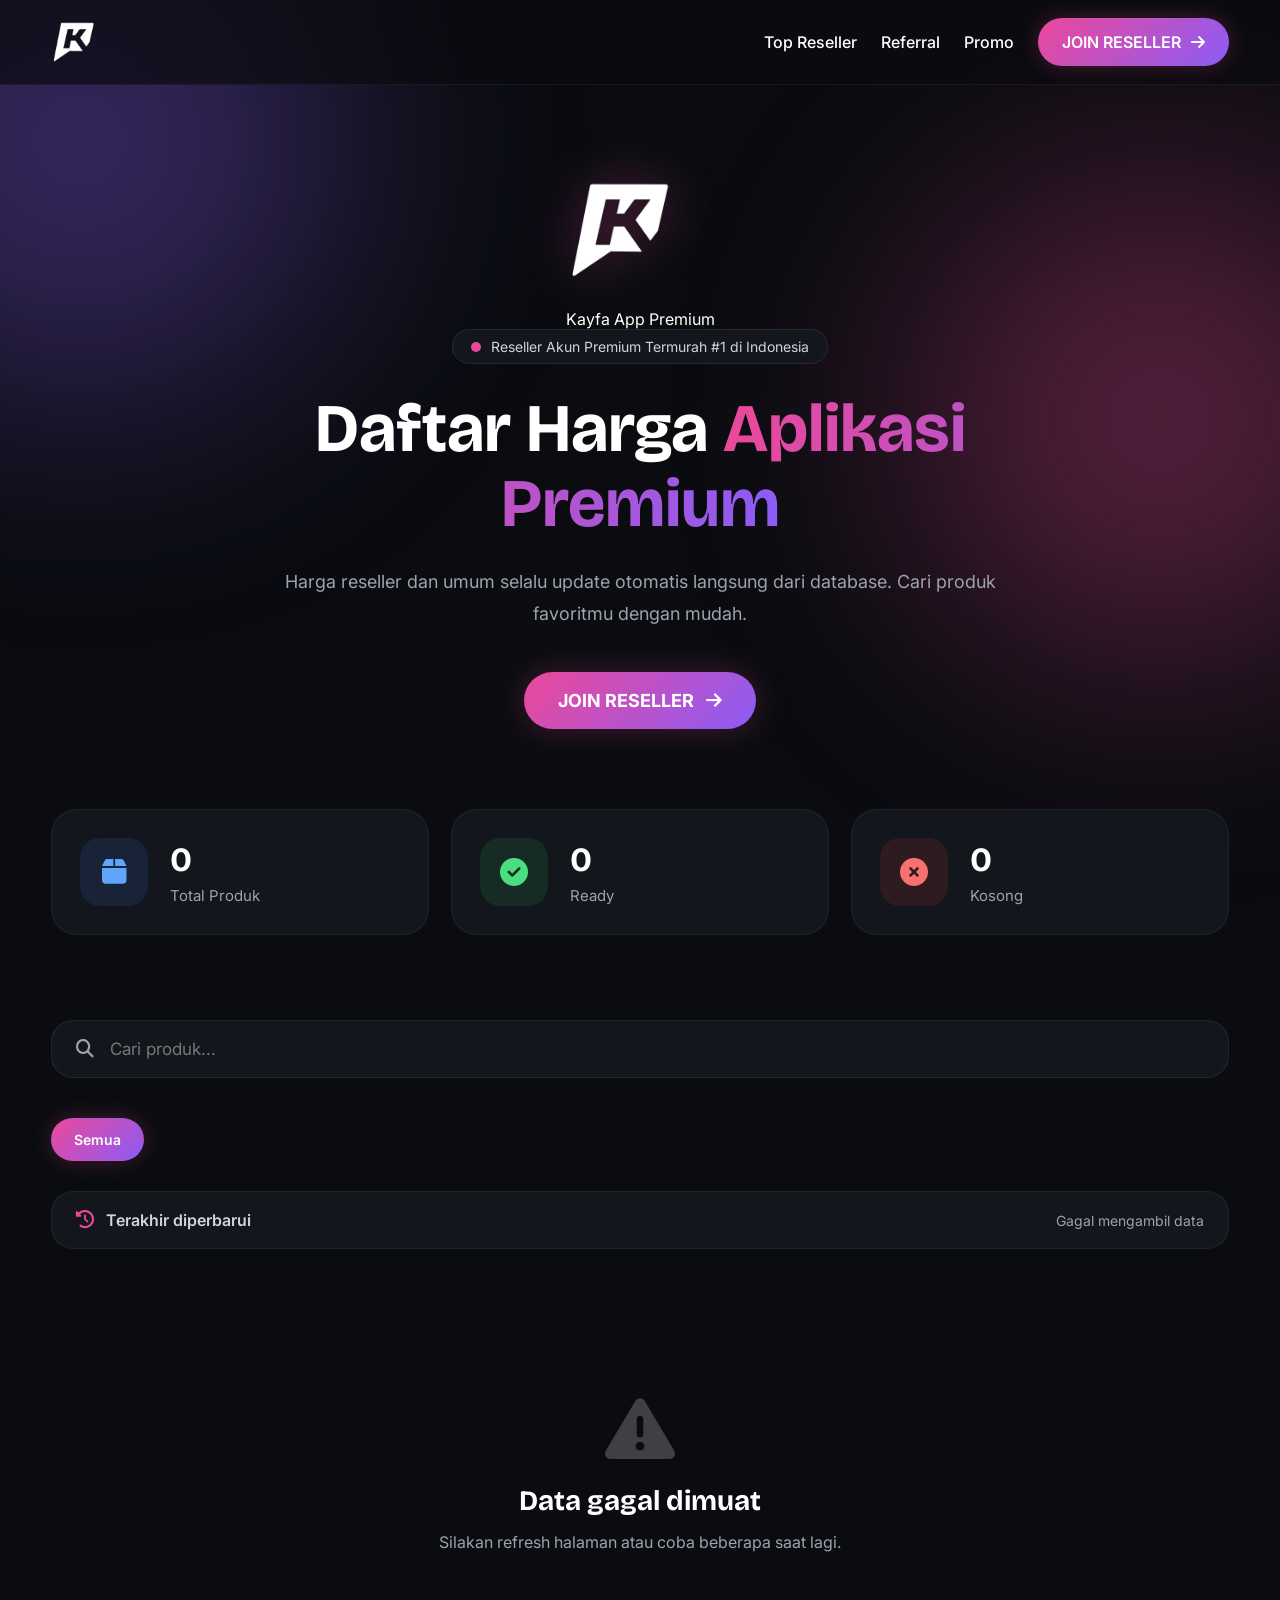
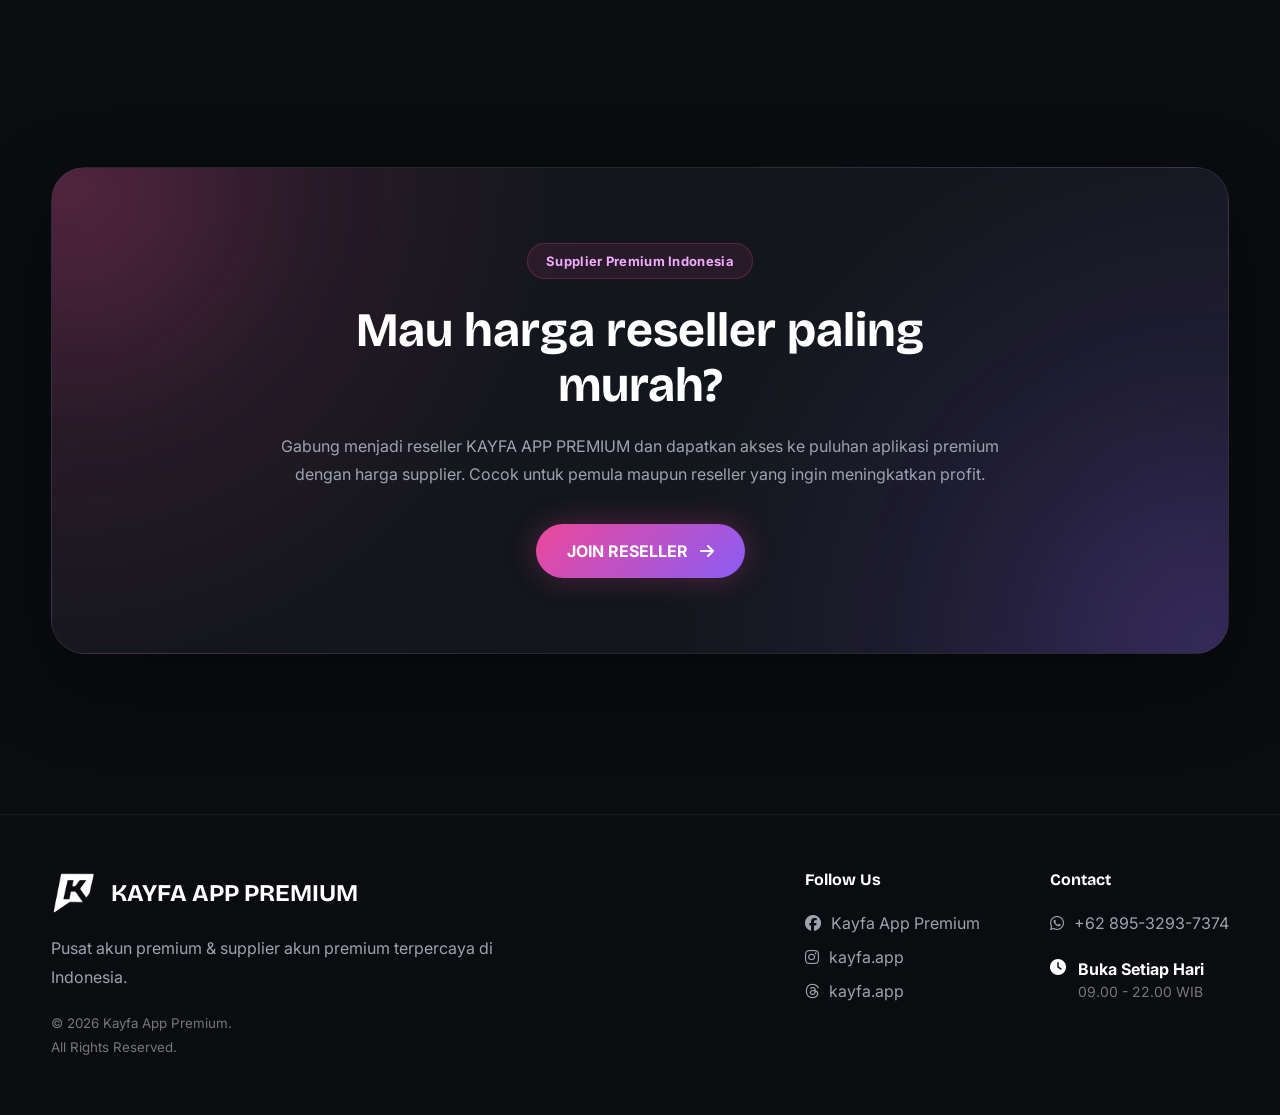
==== index.html @ 85eb7088 "Update stylesheet and script versioning in index.html" ====
<!DOCTYPE html>
<html lang="id">
<head>

    <meta charset="UTF-8">
    <meta name="viewport" content="width=device-width, initial-scale=1.0">

    <title>KAYFA APP PREMIUM | Pricelist</title>

    <link rel="icon" href="assets/logo.png">

    <!-- Font Awesome -->
    <link rel="stylesheet"
    href="https://cdnjs.cloudflare.com/ajax/libs/font-awesome/6.7.2/css/all.min.css">

    <!-- Google Font -->
    <link rel="preconnect" href="https://fonts.googleapis.com">

    <link rel="preconnect" href="https://fonts.gstatic.com" crossorigin>

    <link href="https://fonts.googleapis.com/css2?family=Bricolage+Grotesque:wght@400;500;600;700;800&family=Inter:wght@400;500;600;700&display=swap" rel="stylesheet">

    <link rel="stylesheet" href="style.css?v=4">

</head>

<body>

<div class="glow glow-left"></div>
<div class="glow glow-right"></div>

<!-- ================= NAVBAR ================= -->
<nav>
    <div class="container nav-wrapper">

        <a href="/" class="logo-area">
            <img src="assets/logo.png" alt="Kayfa Store">
        </a>

        <div class="nav-menu">
            <a href="/top-reseller">Top Reseller</a>
            <a href="/referral">Referral</a>
            <a href="/promo">Promo</a>
        </div>

        <a
            href="https://resellernetflix.my.id/"
            target="_blank"
            class="join-btn">

            JOIN RESELLER
            <i class="fa-solid fa-arrow-right"></i>

        </a>

    </div>
</nav>
    
<!-- ================= HERO ================= -->

<header class="hero">

    <div class="container hero-content">

        <div class="hero-brand">
            <img
                src="assets/logo.png"
                class="hero-logo"
                alt="Kayfa App Premium">

            <span>Kayfa App Premium</span>
        </div>

        <div class="hero-badge">

            <span class="dot"></span>

            Reseller Akun Premium Termurah #1 di Indonesia

        </div>

        <h1>

            Daftar Harga

            <span>Aplikasi Premium</span>

        </h1>

        <p>

            Harga reseller dan umum selalu update otomatis langsung
            dari database. Cari produk favoritmu dengan mudah.

        </p>

        <div class="hero-button">

            <a
                href="https://resellernetflix.my.id/"
                target="_blank">

                JOIN RESELLER

                <i class="fa-solid fa-arrow-right"></i>


            </a>

        </div>

    </div>

</header>

<!-- ================= STATS ================= -->

<section class="stats">

    <div class="container">

        <div class="stats-grid">

            <div class="stat-card">

                <div class="stat-icon blue">

                    <i class="fa-solid fa-box"></i>

                </div>

                <div>

                    <h2 id="totalProduct">0</h2>

                    <p>Total Produk</p>

                </div>

            </div>

            <div class="stat-card">

                <div class="stat-icon green">

                    <i class="fa-solid fa-circle-check"></i>

                </div>

                <div>

                    <h2 id="readyCount">0</h2>

                    <p>Ready</p>

                </div>

            </div>

            <div class="stat-card">

                <div class="stat-icon red">

                    <i class="fa-solid fa-circle-xmark"></i>

                </div>

                <div>

                    <h2 id="emptyCount">0</h2>

                    <p>Kosong</p>

                </div>

            </div>

        </div>

    </div>

</section>

<!-- ================= SEARCH ================= -->

<section class="search-section">

    <div class="container">

        <div class="search-wrapper">

            <i class="fa-solid fa-magnifying-glass"></i>

            <input
                type="text"
                id="searchInput"
                placeholder="Cari produk...">

        </div>

    </div>

</section>

<!-- ================= FILTER ================= -->

<section class="filter-section">

    <div class="container">

        <div id="filterContainer" class="filter-wrapper">

            <button
                class="filter-btn active"
                data-filter="all">

                Semua

            </button>

            <!-- Kategori dibuat otomatis dari kolom Kategori di spreadsheet. -->

        </div>

    </div>

</section>

<!-- ================= LAST UPDATE ================= -->

<section class="update-section">

    <div class="container">

        <div class="update-card">

            <div class="update-left">

                <i class="fa-solid fa-clock-rotate-left"></i>

                <span>

                    Terakhir diperbarui

                </span>

            </div>

            <span id="lastUpdate">

                Memuat...

            </span>

        </div>

    </div>

</section>

<!-- ================= PRODUCT ================= -->

<section class="product-section">

    <div class="container">

        <div
            id="loadingContainer"
            class="product-grid">

            <div class="skeleton-card"></div>
            <div class="skeleton-card"></div>
            <div class="skeleton-card"></div>
            <div class="skeleton-card"></div>
            <div class="skeleton-card"></div>
            <div class="skeleton-card"></div>

        </div>

        <div
            id="productContainer"
            class="product-grid">

        </div>

        <div
            id="emptyState"
            class="empty-state">

            <i class="fa-solid fa-box-open"></i>

            <h3>

                Produk tidak ditemukan

            </h3>

            <p>

                Coba gunakan kata kunci yang berbeda.

            </p>

        </div>

    </div>

</section>

        <!-- ================= BACK TO TOP ================= -->

        <button id="backToTop" class="back-to-top">

            <i class="fa-solid fa-arrow-up"></i>

        </button>

    </div>

</section>

<!-- ================= CTA ================= -->

<section class="cta-section">

    <div class="container">

        <div class="cta-card">

            <span class="cta-badge">

                Supplier Premium Indonesia

            </span>

            <h2>

                Mau harga reseller paling murah?

            </h2>

            <p>

                Gabung menjadi reseller KAYFA APP PREMIUM dan dapatkan
                akses ke puluhan aplikasi premium dengan harga supplier.
                Cocok untuk pemula maupun reseller yang ingin meningkatkan profit.

            </p>

            <a
                href="https://resellernetflix.my.id/"
                target="_blank"
                class="cta-btn">

             JOIN RESELLER

                <i class="fa-solid fa-arrow-right"></i>

            </a>

        </div>

    </div>

</section>

<!-- ================= FOOTER ================= -->

<footer>

    <div class="container footer-wrapper">

        <!-- Left -->
        <div class="footer-about">

            <div class="footer-title">

                <img src="assets/logo.png" alt="Kayfa Logo">

                <h3>KAYFA APP PREMIUM</h3>

            </div>

            <p>
                Pusat akun premium & supplier akun premium terpercaya di Indonesia.
            </p>

            <small>
                © 2026 Kayfa App Premium.<br>
                All Rights Reserved.
            </small>

        </div>

        <!-- Right -->
        <div class="footer-info">

            <div class="footer-social">

                <h4>Follow Us</h4>

                <a href="https://facebook.com/KayfaAppPremium" target="_blank">
                    <i class="fab fa-facebook"></i>
                    Kayfa App Premium
                </a>

                <a href="https://instagram.com/kayfa.app" target="_blank">
                    <i class="fab fa-instagram"></i>
                    kayfa.app
                </a>

                <a href="https://threads.net/@kayfa.app" target="_blank">
                    <i class="fab fa-threads"></i>
                    kayfa.app
                </a>

            </div>

            <div class="footer-contact">

                <h4>Contact</h4>

                <a href="https://wa.me/62895329375374" target="_blank">
                    <i class="fab fa-whatsapp"></i>
                    +62 895-3293-7374
                </a>

                <div class="footer-hours">

                    <i class="fas fa-clock"></i>

                    <div>

                        <strong>Buka Setiap Hari</strong>

                        <span>09.00 - 22.00 WIB</span>

                    </div>

                </div>

            </div>

        </div>

    </div>

</footer>
    
<script src="app.js?v=8"></script>
    
</body>
</html>
---- style.css ----
/* =======================================
   GOOGLE FONT
======================================= */

@import url('https://fonts.googleapis.com/css2?family=Bricolage+Grotesque:wght@400;500;600;700;800&family=Inter:wght@400;500;600;700&display=swap');

/* =======================================
   RESET
======================================= */

*{
    margin:0;
    padding:0;
    box-sizing:border-box;
}

html{
    scroll-behavior:smooth;
}

body{

    font-family:'Inter',sans-serif;

    background:#0a0c10;

    color:#fff;

    overflow-x:hidden;

    position:relative;

}

img{

    max-width:100%;

    display:block;

}

a{

    text-decoration:none;

    color:inherit;

}

button{

    border:none;

    outline:none;

    cursor:pointer;

    font-family:inherit;

}

input{

    border:none;

    outline:none;

    font-family:inherit;

}

/* =======================================
   ROOT
======================================= */

:root{

    --bg:#0a0c10;

    --card:#13161c;

    --card-hover:#1b2028;

    --border:#252932;

    --primary:#ec4899;

    --secondary:#8b5cf6;

    --text:#ffffff;

    --muted:#9ca3af;

}

/* =======================================
   TYPOGRAPHY
======================================= */

h1,
h2,
h3,
h4,
h5,
h6{

    font-family:'Bricolage Grotesque',sans-serif;

    font-weight:700;

}

.container{

    width:min(1200px,92%);

    margin:auto;

}

/* =======================================
   BACKGROUND GLOW
======================================= */

.glow{

    position:fixed;

    border-radius:50%;

    filter:blur(130px);

    z-index:-1;

    opacity:.35;

}

.glow-left{

    width:520px;

    height:520px;

    background:#8b5cf6;

    left:-180px;

    top:-120px;

}

.glow-right{

    width:480px;

    height:480px;

    background:#ec4899;

    right:-120px;

    top:180px;

}

/* =======================================
   NAVBAR
======================================= */

nav{

    position:sticky;

    top:0;

    z-index:999;

    backdrop-filter:blur(18px);

    background:rgba(10,12,16,.72);

    border-bottom:1px solid rgba(255,255,255,.05);

}

.nav-wrapper{
    display:flex;
    align-items:center;
    padding:18px 0;
}

.logo-area{

    display:flex;

    align-items:center;

    gap:14px;

}

.logo-area img{

    width:46px;

    height:46px;

    object-fit:contain;

}

.logo-area span{

    font-family:'Bricolage Grotesque';

    font-size:22px;

    font-weight:700;

    letter-spacing:.4px;

}

/* ===== NAV MENU ===== */

.nav-menu{
    display:flex;
    align-items:center;
    gap:24px;
    margin-left:auto;
    margin-right:24px;
}

.nav-menu a{
    color:#fff;
    text-decoration:none;
    font-weight:500;
    transition:.2s;
}

.nav-menu a:hover{
    color:#a855f7;
}

/* =======================================
   BUTTON
======================================= */

.join-btn{

    display:flex;

    align-items:center;

    gap:10px;

    padding:14px 24px;

    border-radius:999px;

    background:linear-gradient(135deg,var(--primary),var(--secondary));

    color:#fff;

    font-weight:600;

    transition:.3s;

    box-shadow:0 0 22px rgba(236,72,153,.25);

}

.join-btn:hover{

    transform:translateY(-3px);

    box-shadow:0 0 35px rgba(236,72,153,.45);

}

/* =======================================
   HERO
======================================= */

.hero{

    padding:90px 0 70px;

    position:relative;

}

.hero-content{

    display:flex;

    flex-direction:column;

    align-items:center;

    text-align:center;

}

.hero-logo{

    width:110px;

    margin-bottom:24px;

    filter:drop-shadow(0 0 25px rgba(236,72,153,.35));

}

.hero-badge{

    display:flex;

    align-items:center;

    gap:10px;

    padding:8px 18px;

    border-radius:999px;

    background:var(--card);

    border:1px solid rgba(255,255,255,.08);

    color:#d1d5db;

    margin-bottom:28px;

    font-size:14px;

}

.dot{

    width:10px;

    height:10px;

    border-radius:50%;

    background:var(--primary);

    animation:pulse 1.5s infinite;

}

.hero h1{

    font-size:68px;

    line-height:1.1;

    max-width:900px;

    margin-bottom:24px;

}

.hero h1 span{

    background:linear-gradient(90deg,var(--primary),var(--secondary));

    -webkit-background-clip:text;

    -webkit-text-fill-color:transparent;

}

.hero p{

    max-width:720px;

    color:var(--muted);

    line-height:1.8;

    font-size:18px;

    margin-bottom:42px;

}

.hero-button a{

    display:inline-flex;

    align-items:center;

    gap:12px;

    padding:18px 34px;

    border-radius:999px;

    font-size:18px;

    font-weight:700;

    background:linear-gradient(135deg,var(--primary),var(--secondary));

    transition:.35s;

    box-shadow:0 0 35px rgba(236,72,153,.25);

}

.hero-button a:hover{

    transform:scale(1.05);

    box-shadow:0 0 45px rgba(236,72,153,.5);

}

/* =======================================
   ANIMATION
======================================= */

@keyframes pulse{

    0%{

        transform:scale(.9);

        opacity:.7;

    }

    50%{

        transform:scale(1.25);

        opacity:1;

    }

    100%{

        transform:scale(.9);

        opacity:.7;

    }

}

/* =======================================
   STATS
======================================= */

.stats{

    padding:10px 0 70px;

}

.stats-grid{

    display:grid;

    grid-template-columns:repeat(auto-fit,minmax(250px,1fr));

    gap:22px;

}

.stat-card{

    background:var(--card);

    border:1px solid rgba(255,255,255,.06);

    border-radius:26px;

    padding:28px;

    display:flex;

    align-items:center;

    gap:22px;

    transition:.35s;

    position:relative;

    overflow:hidden;

}

.stat-card::before{

    content:"";

    position:absolute;

    inset:0;

    background:linear-gradient(
        135deg,
        rgba(236,72,153,.05),
        rgba(139,92,246,.03)
    );

    opacity:0;

    transition:.35s;

}

.stat-card:hover{

    transform:translateY(-6px);

    border-color:rgba(236,72,153,.35);

    box-shadow:0 15px 40px rgba(0,0,0,.35);

}

.stat-card:hover::before{

    opacity:1;

}

.stat-icon{

    width:68px;

    height:68px;

    border-radius:20px;

    display:flex;

    justify-content:center;

    align-items:center;

    font-size:28px;

    flex-shrink:0;

}

.stat-icon.blue{

    background:rgba(59,130,246,.12);

    color:#60a5fa;

}

.stat-icon.green{

    background:rgba(34,197,94,.12);

    color:#4ade80;

}

.stat-icon.red{

    background:rgba(239,68,68,.12);

    color:#f87171;

}

.stat-card h2{

    font-size:34px;

    margin-bottom:6px;

}

.stat-card p{

    color:var(--muted);

    font-size:15px;

}

/* =======================================
   SEARCH
======================================= */

.search-section{

    padding:15px 0;

}

.search-wrapper{

    display:flex;

    align-items:center;

    gap:16px;

    background:var(--card);

    border:1px solid rgba(255,255,255,.07);

    border-radius:22px;

    padding:18px 24px;

    transition:.3s;

}

.search-wrapper:hover{

    border-color:rgba(236,72,153,.35);

}

.search-wrapper:focus-within{

    border-color:var(--primary);

    box-shadow:0 0 0 4px rgba(236,72,153,.12);

}

.search-wrapper i{

    color:var(--muted);

    font-size:18px;

}

.search-wrapper input{

    width:100%;

    background:none;

    color:#fff;

    font-size:17px;

}

.search-wrapper input::placeholder{

    color:#777;

}

/* =======================================
   FILTER
======================================= */

.filter-section{

    padding:25px 0;

}

.filter-wrapper{

    display:flex;

    flex-wrap:wrap;

    gap:12px;

}

.filter-btn{

    padding:12px 22px;

    border-radius:999px;

    background:var(--card);

    border:1px solid rgba(255,255,255,.08);

    color:#d4d4d8;

    font-size:14px;

    font-weight:600;

    transition:.3s;

}

.filter-btn:hover{

    background:var(--card-hover);

    border-color:rgba(236,72,153,.35);

}

.filter-btn.active{

    background:linear-gradient(
        135deg,
        var(--primary),
        var(--secondary)
    );

    color:#fff;

    border-color:transparent;

    box-shadow:0 0 22px rgba(236,72,153,.25);

}

/* =======================================
   LAST UPDATE
======================================= */

.update-section{

    padding:5px 0 35px;

}

.update-card{

    display:flex;

    justify-content:space-between;

    align-items:center;

    background:var(--card);

    border:1px solid rgba(255,255,255,.06);

    padding:18px 24px;

    border-radius:22px;

}

.update-left{

    display:flex;

    align-items:center;

    gap:12px;

    color:#d4d4d8;

    font-weight:600;

}

.update-left i{

    color:var(--primary);

    font-size:18px;

}

#lastUpdate{

    color:var(--muted);

    font-size:14px;

}

/* =======================================
   PRODUCT SECTION
======================================= */

.product-section{

    padding:20px 0 90px;

}

.product-grid{

    display:grid;

    grid-template-columns:repeat(auto-fill,minmax(320px,1fr));

    gap:24px;

}

/* =======================================
   PRODUCT CARD
======================================= */

.product-card{

    position:relative;

    overflow:hidden;

    background:var(--card);

    border:1px solid rgba(255,255,255,.06);

    border-radius:28px;

    padding:28px;

    transition:.35s;

}

.product-card::before{

    content:"";

    position:absolute;

    inset:0;

    background:

    linear-gradient(

        135deg,

        rgba(236,72,153,.05),

        rgba(139,92,246,.03)

    );

    opacity:0;

    transition:.35s;

}

.product-card:hover{

    transform:translateY(-8px);

    border-color:rgba(236,72,153,.35);

    box-shadow:

    0 18px 50px rgba(0,0,0,.35),

    0 0 30px rgba(236,72,153,.12);

}

.product-card:hover::before{

    opacity:1;

}

/* =======================================
   PRODUCT HEADER
======================================= */

.product-header{

    display:flex;

    align-items:center;

    gap:16px;

    margin-bottom:24px;

}

.product-icon{

    width:60px;

    height:60px;

    border-radius:18px;

    background:#1a1d25;

    display:flex;

    justify-content:center;

    align-items:center;

    font-size:28px;

    color:var(--primary);

    flex-shrink:0;

}

.product-title{

    flex:1;

}

.product-title h3{

    font-size:24px;

    margin-bottom:6px;

}

.product-title p{

    color:var(--muted);

    font-size:14px;

}

/* =======================================
   PRICE
======================================= */

.price-box{

    margin:18px 0;

    display:flex;

    flex-direction:column;

    gap:14px;

}

.price-item{

    display:flex;

    justify-content:space-between;

    align-items:center;

    background:#101318;

    border:1px solid rgba(255,255,255,.05);

    border-radius:18px;

    padding:16px 18px;

}

.price-label{

    color:var(--muted);

    font-size:14px;

}

.price-value{

    font-weight:700;

    font-size:20px;

    font-family:'Bricolage Grotesque',sans-serif;

}

/* =======================================
   STATUS
======================================= */

.status{

    margin-top:22px;

    display:inline-flex;

    align-items:center;

    gap:10px;

    padding:10px 18px;

    border-radius:999px;

    font-weight:700;

    font-size:14px;

}

.status.ready{

    background:rgba(34,197,94,.15);

    color:#4ade80;

}

.status.off{

    background:rgba(239,68,68,.15);

    color:#f87171;

}

.status.preorder{

    background:rgba(245,158,11,.15);

    color:#fbbf24;

}

.status.other{

    background:rgba(59,130,246,.15);

    color:#60a5fa;

}

/* =======================================
   SKELETON
======================================= */

.skeleton-card{

    height:290px;

    border-radius:28px;

    background:

    linear-gradient(

        90deg,

        #14171d 25%,

        #1c2028 50%,

        #14171d 75%

    );

    background-size:300% 100%;

    animation:skeleton 1.4s infinite;

}

@keyframes skeleton{

    0%{

        background-position:100% 0;

    }

    100%{

        background-position:-100% 0;

    }

}

/* =======================================
   EMPTY STATE
======================================= */

.empty-state{

    display:none;

    text-align:center;

    padding:90px 20px;

}

.empty-state i{

    font-size:70px;

    color:#3f3f46;

    margin-bottom:20px;

}

.empty-state h3{

    font-size:28px;

    margin-bottom:10px;

}

.empty-state p{

    color:var(--muted);

    max-width:420px;

    margin:auto;

    line-height:1.8;

}

/* =======================================
   PRODUCT ICON IMAGE
======================================= */

.product-icon img{
    width:38px;
    height:38px;
    object-fit:contain;
    border-radius:10px;
}


/* =======================================
   CTA SECTION
======================================= */

.cta-section{
    padding:30px 0 100px;
}

.cta-card{
    position:relative;
    overflow:hidden;
    text-align:center;
    padding:75px 35px;
    border-radius:34px;
    background:
        radial-gradient(
            circle at top left,
            rgba(236,72,153,.18),
            transparent 42%
        ),
        radial-gradient(
            circle at bottom right,
            rgba(139,92,246,.20),
            transparent 45%
        ),
        var(--card);

    border:1px solid rgba(255,255,255,.08);
    box-shadow:0 30px 80px rgba(0,0,0,.35);
}

.cta-card::before{
    content:"";
    position:absolute;
    width:260px;
    height:260px;
    border-radius:50%;
    background:rgba(236,72,153,.18);
    filter:blur(90px);
    left:-100px;
    top:-100px;
}

.cta-card::after{
    content:"";
    position:absolute;
    width:280px;
    height:280px;
    border-radius:50%;
    background:rgba(139,92,246,.16);
    filter:blur(100px);
    right:-100px;
    bottom:-120px;
}

.cta-card > *{
    position:relative;
    z-index:2;
}

.cta-badge{
    display:inline-flex;
    align-items:center;
    padding:9px 18px;
    border-radius:999px;
    margin-bottom:24px;
    font-size:13px;
    font-weight:700;
    letter-spacing:.3px;
    color:#f0abfc;
    background:rgba(236,72,153,.10);
    border:1px solid rgba(236,72,153,.25);
}

.cta-card h2{
    max-width:720px;
    margin:0 auto 18px;
    font-size:48px;
    line-height:1.15;
}

.cta-card p{
    max-width:720px;
    margin:0 auto 35px;
    color:var(--muted);
    font-size:16px;
    line-height:1.8;
}

.cta-btn{
    display:inline-flex;
    justify-content:center;
    align-items:center;
    gap:12px;
    padding:17px 31px;
    border-radius:999px;
    color:#fff;
    font-size:16px;
    font-weight:700;
    background:linear-gradient(
        135deg,
        var(--primary),
        var(--secondary)
    );
    box-shadow:0 0 30px rgba(236,72,153,.28);
    transition:.35s;
}

.cta-btn:hover{
    transform:translateY(-4px) scale(1.02);
    box-shadow:0 0 45px rgba(236,72,153,.48);
}

.cta-btn i{
    transition:.3s;
}

.cta-btn:hover i{
    transform:translateX(5px);
}


/* =======================================
   FOOTER
======================================= */

footer{

    margin-top:60px;
    padding:55px 0;
    border-top:1px solid rgba(255,255,255,.06);

}

.footer-wrapper{

    display:flex;
    justify-content:space-between;
    align-items:flex-start;
    gap:80px;

}

.footer-about{

    flex:1;
    max-width:470px;

}

.footer-title{

    display:flex;
    align-items:center;
    gap:14px;
    margin-bottom:18px;

}

.footer-title img{

    width:46px;
    height:46px;
    object-fit:contain;

}

.footer-title h3{

    margin:0;
    font-size:24px;

}

.footer-about p{

    color:var(--muted);
    line-height:1.8;
    margin-bottom:20px;

}

.footer-about small{

    color:#777;
    line-height:1.8;

}

.footer-info{

    display:flex;
    gap:70px;

}

.footer-social,
.footer-contact{

    display:flex;
    flex-direction:column;
    gap:14px;

}

.footer-social h4,
.footer-contact h4{

    margin-bottom:10px;

}

.footer-social a,
.footer-contact a{

    display:flex;
    align-items:center;
    gap:10px;

    color:var(--muted);
    transition:.3s;

}

.footer-social a:hover,
.footer-contact a:hover{

    color:var(--primary);
    transform:translateX(4px);

}

.footer-hours{

    display:flex;
    align-items:flex-start;
    gap:12px;
    margin-top:12px;

}

.footer-hours span{

    display:block;
    color:#777;
    font-size:14px;
    margin-top:4px;

}


/* =======================================
   BACK TO TOP
======================================= */

.back-to-top{
    position:fixed;
    right:26px;
    bottom:26px;
    z-index:900;

    width:52px;
    height:52px;

    display:flex;
    justify-content:center;
    align-items:center;

    border-radius:17px;
    color:#fff;
    font-size:17px;

    background:linear-gradient(
        135deg,
        var(--primary),
        var(--secondary)
    );

    box-shadow:0 10px 35px rgba(236,72,153,.32);

    opacity:0;
    visibility:hidden;
    pointer-events:none;
    transform:translateY(18px);

    transition:.3s;
}

.back-to-top.show{
    opacity:1;
    visibility:visible;
    pointer-events:auto;
    transform:translateY(0);
}

.back-to-top:hover{
    transform:translateY(-5px);
    box-shadow:0 15px 42px rgba(236,72,153,.48);
}


/* =======================================
   CARD ANIMATION
======================================= */

.product-card{
    animation:cardAppear .55s ease both;
}

@keyframes cardAppear{
    from{
        opacity:0;
        transform:translateY(25px);
    }

    to{
        opacity:1;
        transform:translateY(0);
    }
}


/* =======================================
   SCROLLBAR
======================================= */

::-webkit-scrollbar{
    width:10px;
}

::-webkit-scrollbar-track{
    background:#090b0f;
}

::-webkit-scrollbar-thumb{
    border-radius:999px;
    background:linear-gradient(
        var(--primary),
        var(--secondary)
    );
    border:3px solid #090b0f;
}


/* =======================================
   TABLET RESPONSIVE
======================================= */

@media(max-width:900px){

    .hero{
        padding:75px 0 55px;
    }

    .hero h1{
        font-size:52px;
    }

    .hero p{
        font-size:16px;
    }

    .product-grid{
        grid-template-columns:repeat(
            2,
            minmax(0,1fr)
        );
    }

    .cta-card h2{
        font-size:40px;
    }

.footer-wrapper{
    flex-direction:column;
    align-items:flex-start;
    gap:40px;
}

.footer-info{
    width:100%;
    display:flex;
    justify-content:flex-start;
    gap:40px;
}


/* =======================================
   MOBILE RESPONSIVE
======================================= */

@media(max-width:640px){

    .container{
        width:min(92%,1200px);
    }

    nav{
        position:sticky;
    }

    .nav-wrapper{
        padding:13px 0;
    }

    .logo-area{
        gap:9px;
    }

    .logo-area img{
        width:38px;
        height:38px;
    }

    .logo-area span{
        max-width:130px;
        font-size:14px;
        line-height:1.15;
    }

    .join-btn{
        gap:6px;
        padding:11px 15px;
        font-size:11px;
    }

    .join-btn i{
        font-size:10px;
    }

    .hero{
        padding:55px 0 45px;
    }

    .hero-logo{
        width:82px;
        margin-bottom:20px;
    }

    .hero-badge{
        padding:7px 12px;
        font-size:11px;
        margin-bottom:22px;
    }

    .dot{
        width:8px;
        height:8px;
    }

    .hero h1{
        font-size:39px;
        line-height:1.08;
        margin-bottom:20px;
    }

    .hero p{
        font-size:14px;
        line-height:1.7;
        margin-bottom:31px;
    }

    .hero-button a{
        width:100%;
        justify-content:center;
        padding:16px 25px;
        font-size:15px;
    }

    .stats{
        padding:5px 0 45px;
    }

    .stats-grid{
        grid-template-columns:1fr;
        gap:13px;
    }

    .stat-card{
        padding:19px;
        border-radius:20px;
    }

    .stat-icon{
        width:55px;
        height:55px;
        border-radius:16px;
        font-size:22px;
    }

    .stat-card h2{
        font-size:27px;
    }

    .stat-card p{
        font-size:13px;
    }

    .search-wrapper{
        padding:15px 18px;
        border-radius:18px;
    }

    .search-wrapper input{
        font-size:14px;
    }

    .filter-section{
        padding:17px 0;
    }

    .filter-wrapper{
        flex-wrap:nowrap;
        overflow-x:auto;
        padding-bottom:7px;
        scrollbar-width:none;
    }

    .filter-wrapper::-webkit-scrollbar{
        display:none;
    }

    .filter-btn{
        flex-shrink:0;
        padding:10px 17px;
        font-size:12px;
    }

    .update-card{
        flex-direction:column;
        align-items:flex-start;
        gap:9px;
        padding:15px 18px;
        border-radius:18px;
    }

    .update-left{
        font-size:13px;
    }

    #lastUpdate{
        padding-left:29px;
        font-size:12px;
    }

    .product-section{
        padding:10px 0 65px;
    }

    .product-grid{
        grid-template-columns:1fr;
        gap:17px;
    }

    .product-card{
        padding:21px;
        border-radius:22px;
    }

    .product-card:hover{
        transform:none;
    }

    .product-header{
        gap:13px;
        margin-bottom:19px;
    }

    .product-icon{
        width:51px;
        height:51px;
        border-radius:15px;
        font-size:23px;
    }

    .product-title h3{
        font-size:20px;
    }

    .product-title p{
        font-size:12px;
    }

    .price-box{
        gap:10px;
    }

    .price-item{
        padding:14px 15px;
        border-radius:15px;
    }

    .price-label{
        font-size:12px;
    }

    .price-value{
        font-size:17px;
    }

    .status{
        margin-top:16px;
        padding:9px 14px;
        font-size:12px;
    }

    .cta-section{
        padding:15px 0 65px;
    }

    .cta-card{
        padding:50px 21px;
        border-radius:26px;
    }

    .cta-card h2{
        font-size:32px;
    }

    .cta-card p{
        font-size:14px;
        line-height:1.7;
    }

    .cta-btn{
        width:100%;
        padding:16px 20px;
        font-size:14px;
    }

    .footer-wrapper{
        min-height:auto;
        padding:30px 0;
        gap:25px;
    }

.footer-info{
    display:flex;
    flex-direction:column;
    gap:28px;
    width:100%;
}

    .back-to-top{
        right:17px;
        bottom:17px;
        width:46px;
        height:46px;
        border-radius:14px;
    }

}

.footer-social,
.footer-contact{

    display:flex;
    flex-direction:column;
    gap:14px;

}

.footer-social h4,
.footer-contact h4{

    margin-bottom:8px;

}

.social-links{

    display:flex;
    flex-direction:column;
    gap:12px;

}

.social-links a,
.footer-contact a{

    display:flex;
    align-items:center;
    gap:12px;

    color:var(--muted);

    transition:.3s;

}

.social-links a:hover,
.footer-contact a:hover{

    color:var(--primary);
    transform:translateX(5px);

}

.social-links i,
.footer-contact i{

    width:20px;
    text-align:center;

}

.footer-bottom{

    margin-top:40px;
    padding-top:25px;
    border-top:1px solid rgba(255,255,255,.06);

    text-align:center;

    color:#777;

    font-size:14px;

}

/* =======================================
   FONT BRICOLAGE UNTUK SEMUA TEKS
======================================= */

body,
button,
input{
    font-family:'Bricolage Grotesque',sans-serif;
}
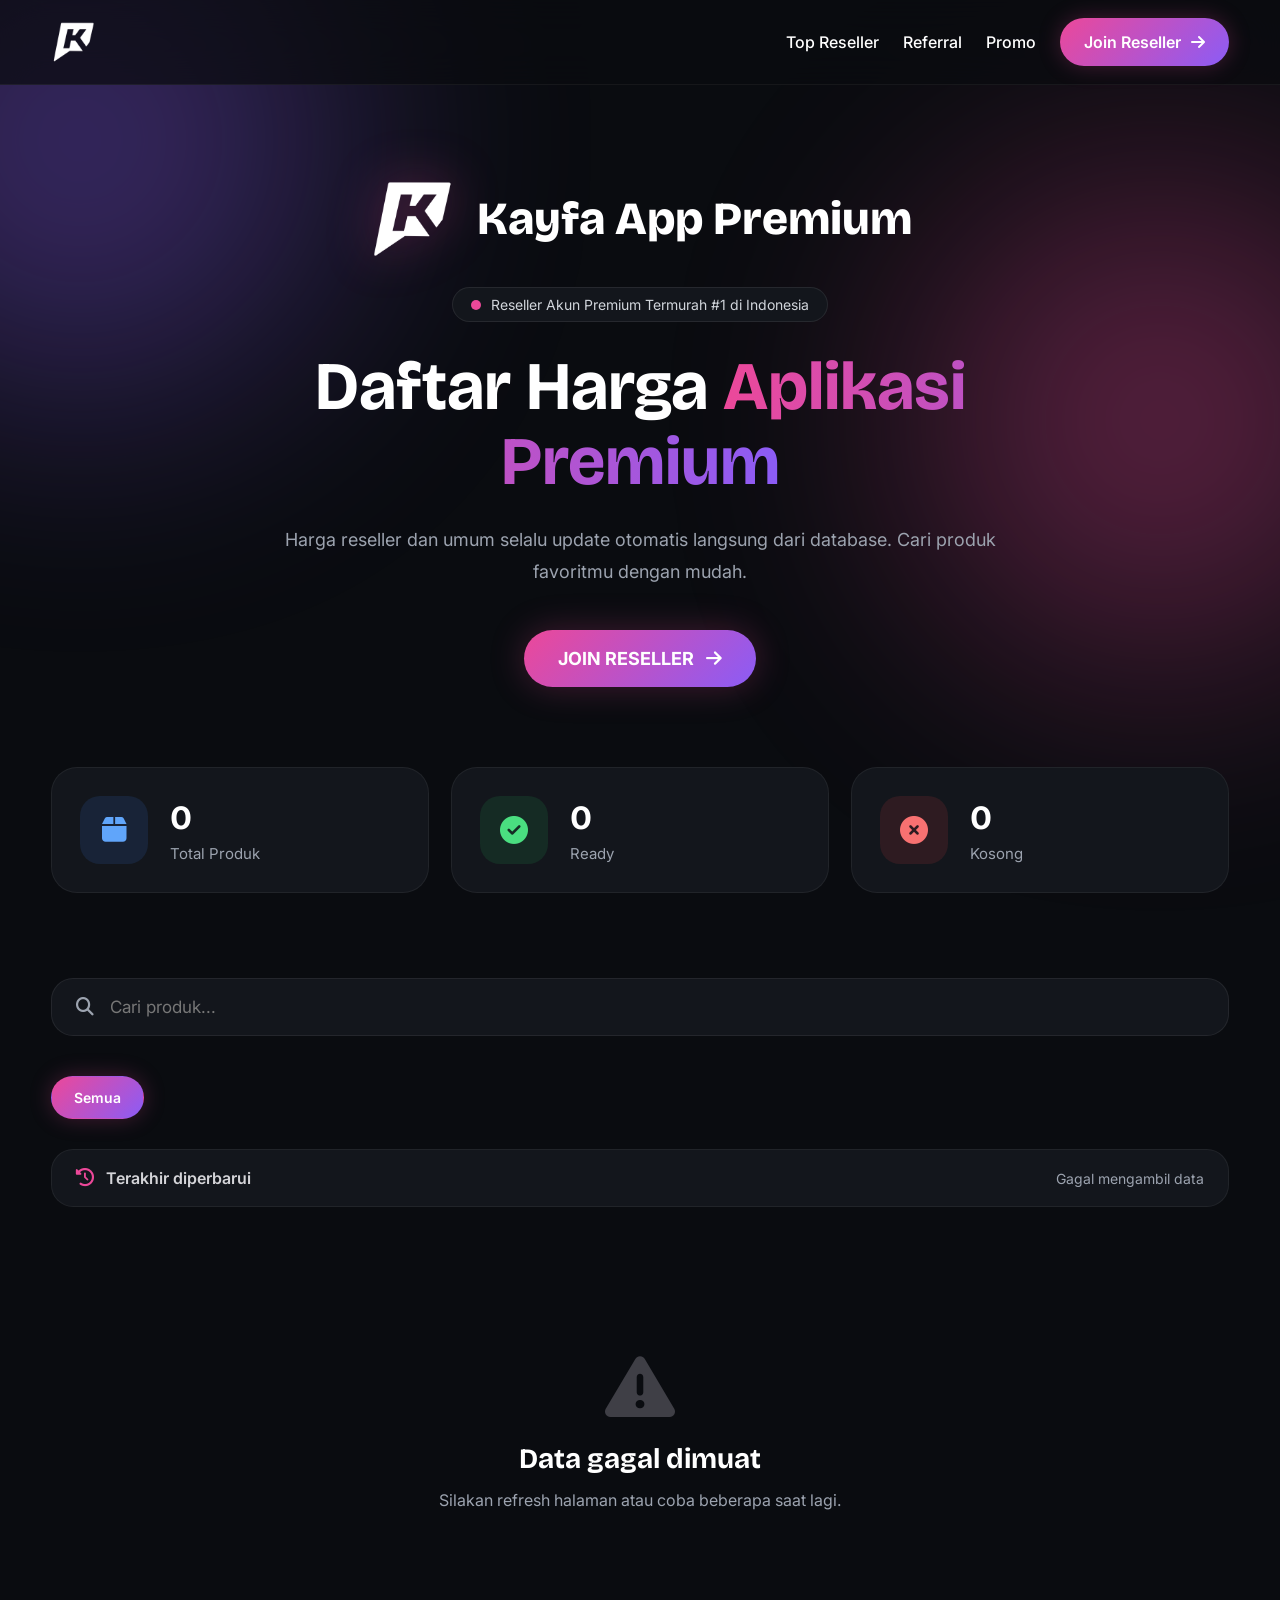
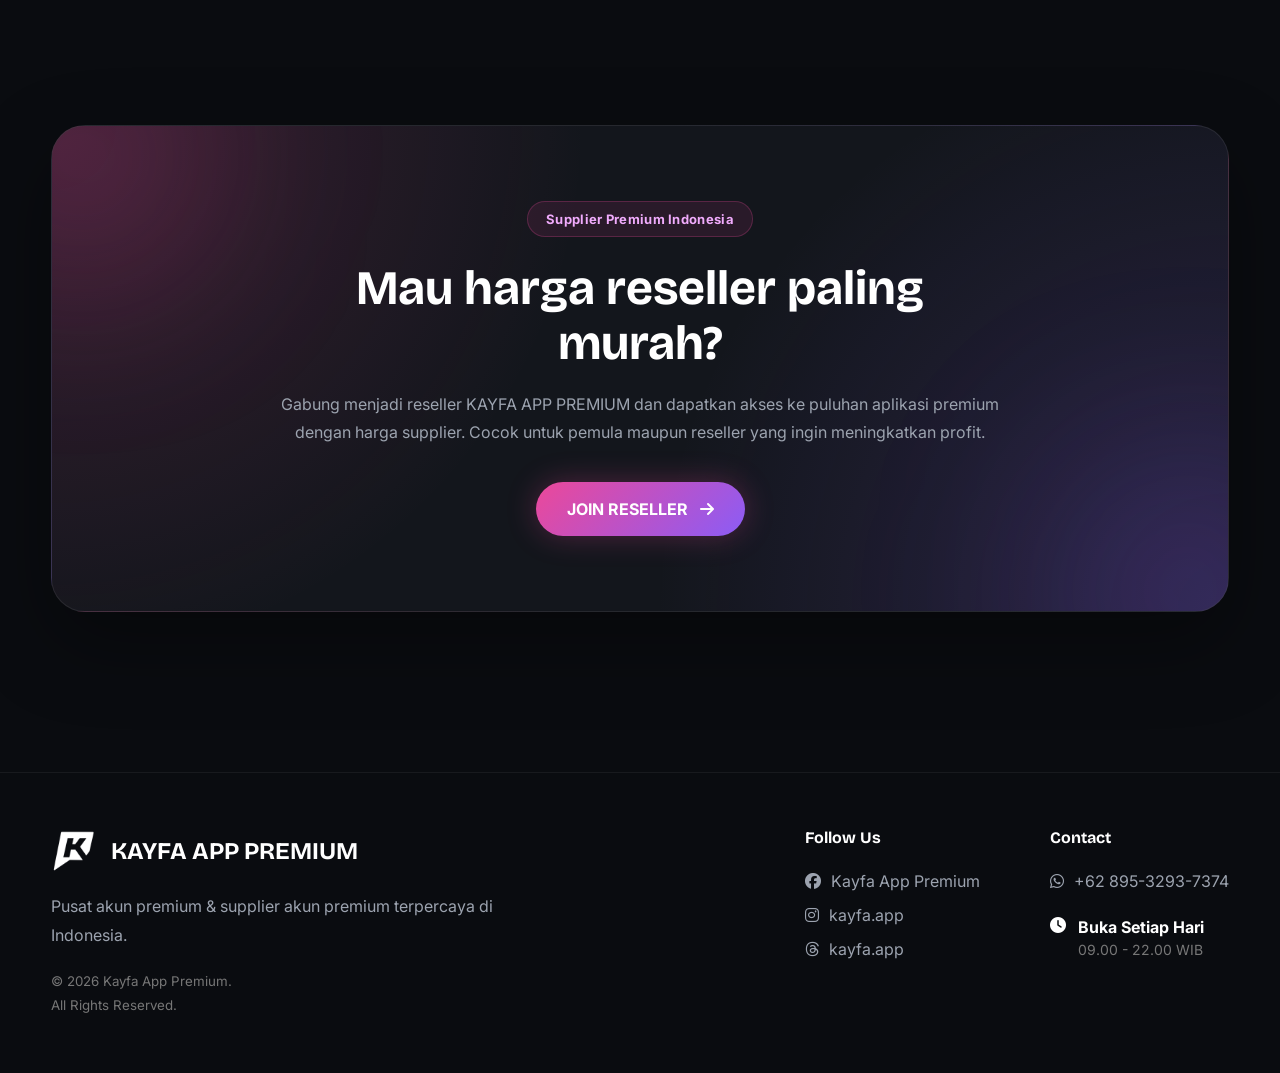
==== commit 6f354402: "Update title and button text in index.html" ====
--- a/index.html
+++ b/index.html
@@ -5,7 +5,7 @@
     <meta charset="UTF-8">
     <meta name="viewport" content="width=device-width, initial-scale=1.0">
 
-    <title>KAYFA APP PREMIUM | Pricelist</title>
+    <title>KAYFA APP PREMIUM</title>
 
     <link rel="icon" href="assets/logo.png">
 
@@ -48,7 +48,7 @@
             target="_blank"
             class="join-btn">
 
-            JOIN RESELLER
+            Join Reseller
             <i class="fa-solid fa-arrow-right"></i>
 
         </a>
--- a/style.css
+++ b/style.css
@@ -304,11 +304,35 @@
 
 }
 
+.hero-brand{
+
+    display:flex;
+
+    align-items:center;
+
+    gap:20px;
+
+    margin-bottom:24px;
+
+    color:#fff;
+
+    font-family:'Bricolage Grotesque',sans-serif;
+
+    font-size:46px;
+
+    line-height:1.1;
+
+    font-weight:800;
+
+}
+
 .hero-logo{
 
-    width:110px;
-
-    margin-bottom:24px;
+    width:88px;
+
+    height:88px;
+
+    object-fit:contain;
 
     filter:drop-shadow(0 0 25px rgba(236,72,153,.35));
 
@@ -990,10 +1014,22 @@
    STATUS
 ======================================= */
 
+.product-meta{
+
+    margin-top:22px;
+
+    display:flex;
+
+    align-items:center;
+
+    flex-wrap:wrap;
+
+    gap:10px;
+
+}
+
 .status{
 
-    margin-top:22px;
-
     display:inline-flex;
 
     align-items:center;
@@ -1039,6 +1075,30 @@
     background:rgba(59,130,246,.15);
 
     color:#60a5fa;
+
+}
+
+.category-badge{
+
+    display:inline-flex;
+
+    align-items:center;
+
+    gap:8px;
+
+    padding:10px 18px;
+
+    border-radius:999px;
+
+    background:rgba(139,92,246,.15);
+
+    color:#c4b5fd;
+
+    border:1px solid rgba(139,92,246,.22);
+
+    font-weight:700;
+
+    font-size:14px;
 
 }
 
@@ -1579,8 +1639,15 @@
     }
 
     .hero-logo{
-        width:82px;
+        width:66px;
+        height:66px;
+    }
+
+    .hero-brand{
+        gap:11px;
         margin-bottom:20px;
+        font-size:29px;
+        line-height:1.1;
     }
 
     .hero-badge{
@@ -1744,8 +1811,13 @@
         font-size:17px;
     }
 
-    .status{
+    .product-meta{
         margin-top:16px;
+        gap:8px;
+    }
+
+    .status,
+    .category-badge{
         padding:9px 14px;
         font-size:12px;
     }
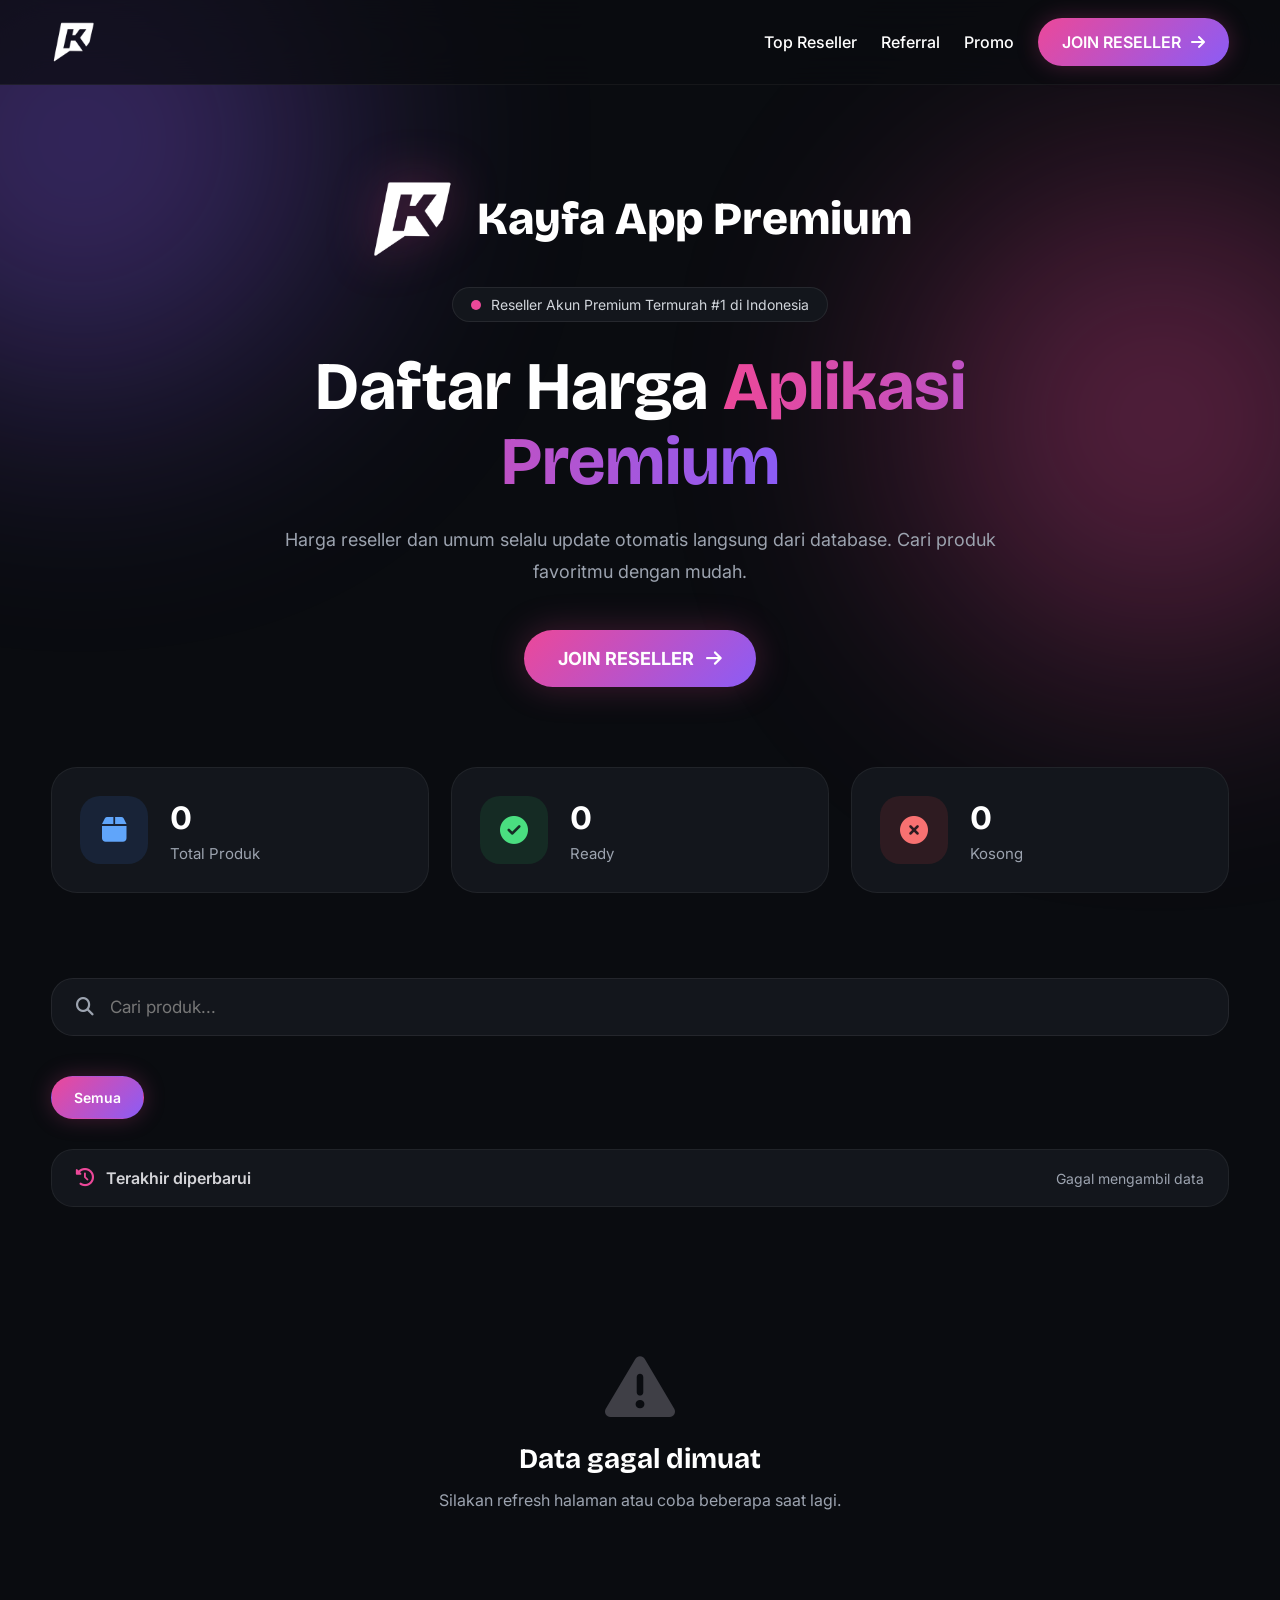
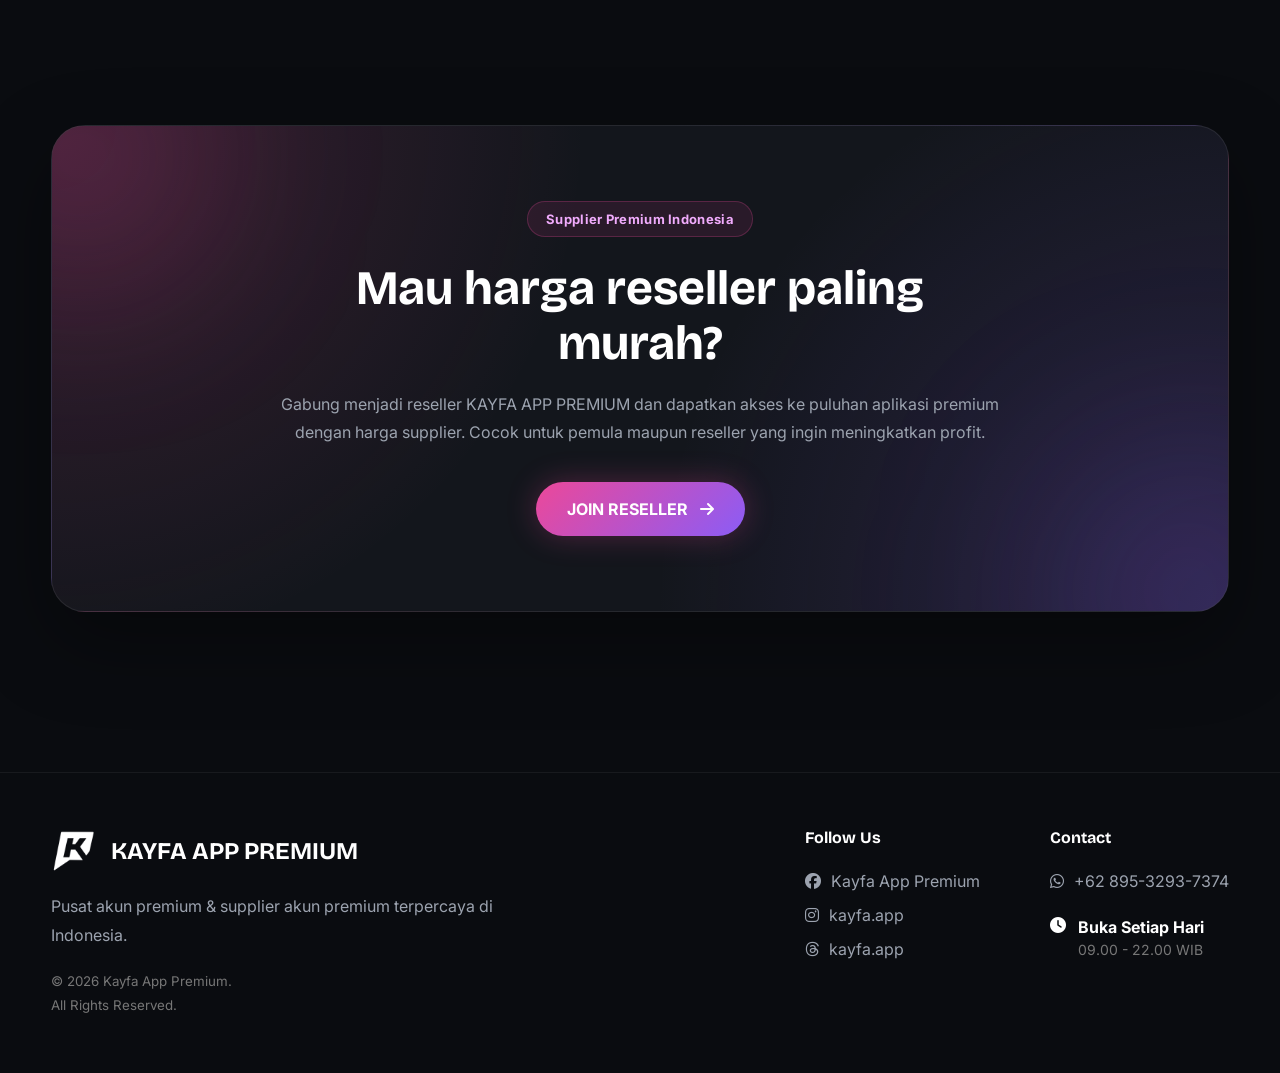
==== commit ac775818: "Update title and join reseller links in index.html" ====
--- a/index.html
+++ b/index.html
@@ -5,7 +5,7 @@
     <meta charset="UTF-8">
     <meta name="viewport" content="width=device-width, initial-scale=1.0">
 
-    <title>KAYFA APP PREMIUM</title>
+    <title>KAYFA APP PREMIUM | Pricelist</title>
 
     <link rel="icon" href="assets/logo.png">
 
@@ -44,11 +44,10 @@
         </div>
 
         <a
-            href="https://resellernetflix.my.id/"
-            target="_blank"
+            href="/join-reseller"
             class="join-btn">
 
-            Join Reseller
+            JOIN RESELLER
             <i class="fa-solid fa-arrow-right"></i>
 
         </a>
@@ -97,8 +96,7 @@
         <div class="hero-button">
 
             <a
-                href="https://resellernetflix.my.id/"
-                target="_blank">
+                href="/join-reseller">
 
                 JOIN RESELLER
 
@@ -348,8 +346,7 @@
             </p>
 
             <a
-                href="https://resellernetflix.my.id/"
-                target="_blank"
+                href="/join-reseller"
                 class="cta-btn">
 
              JOIN RESELLER
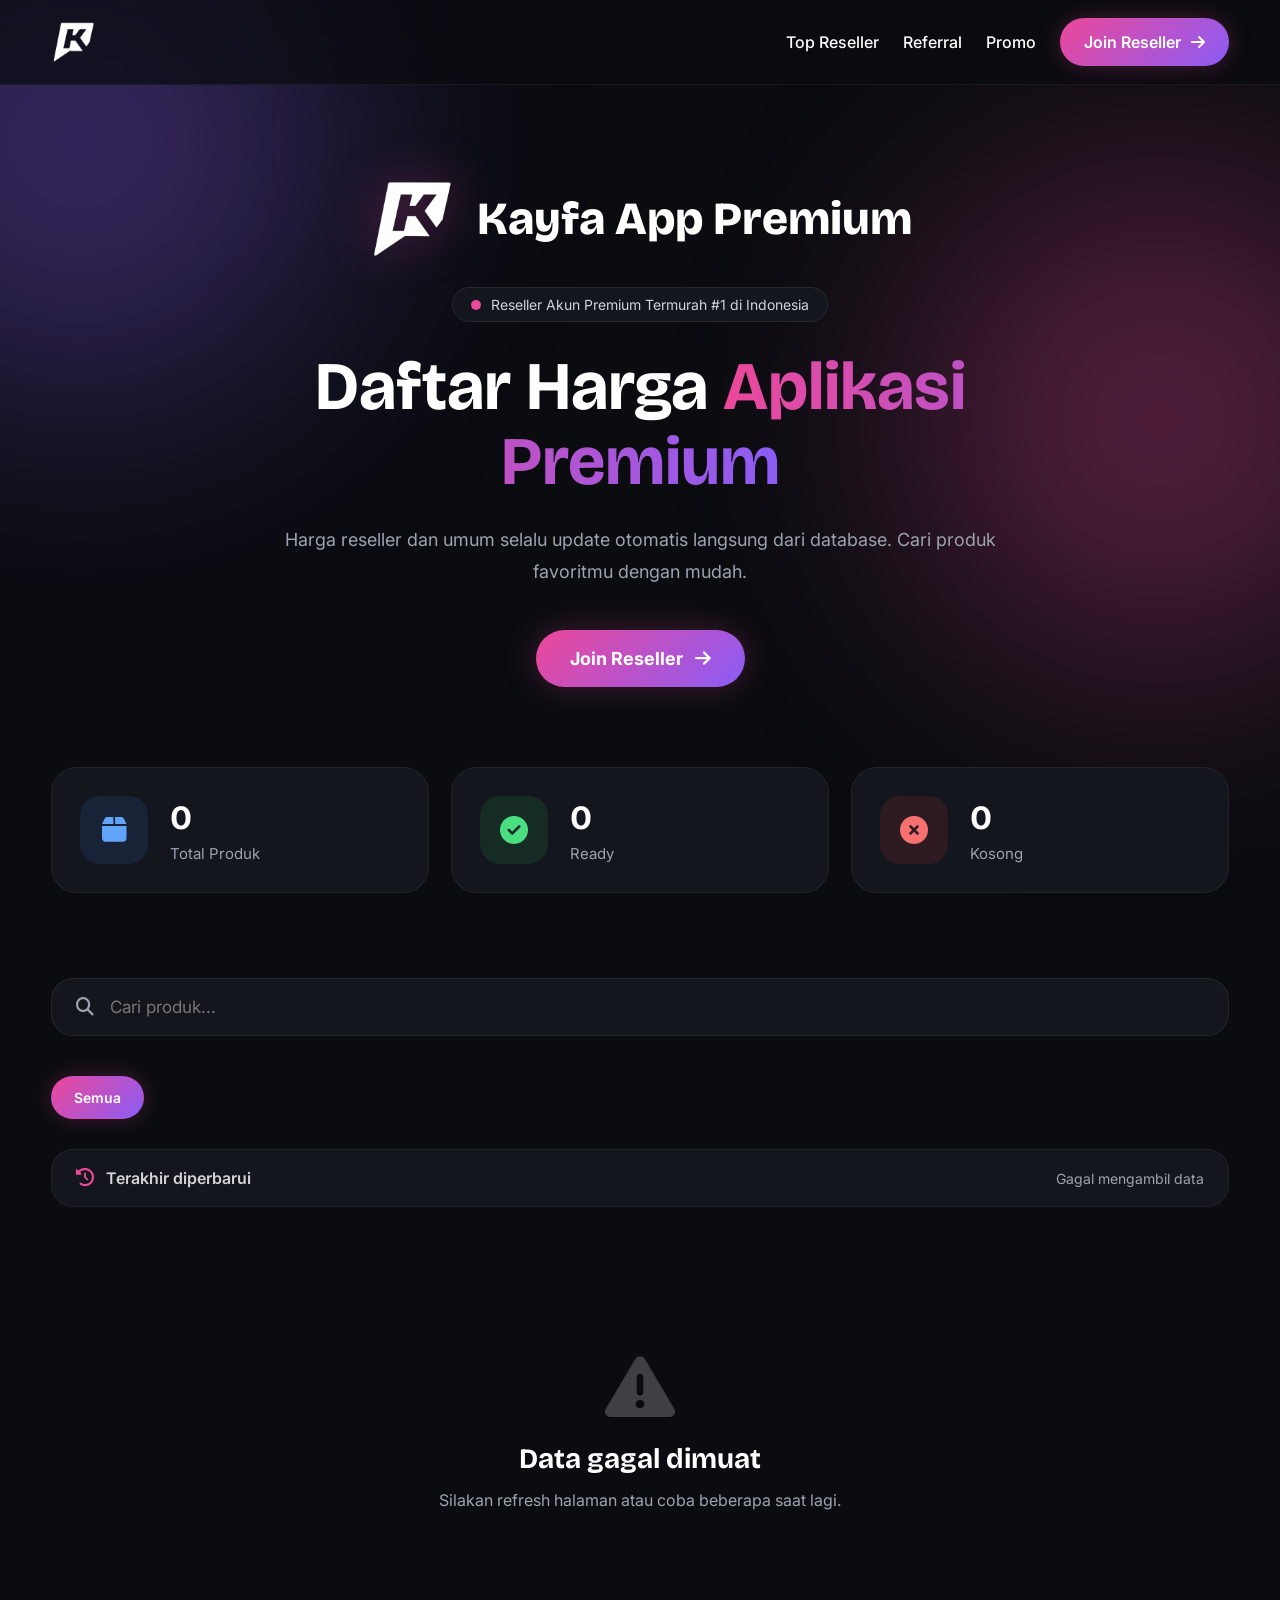
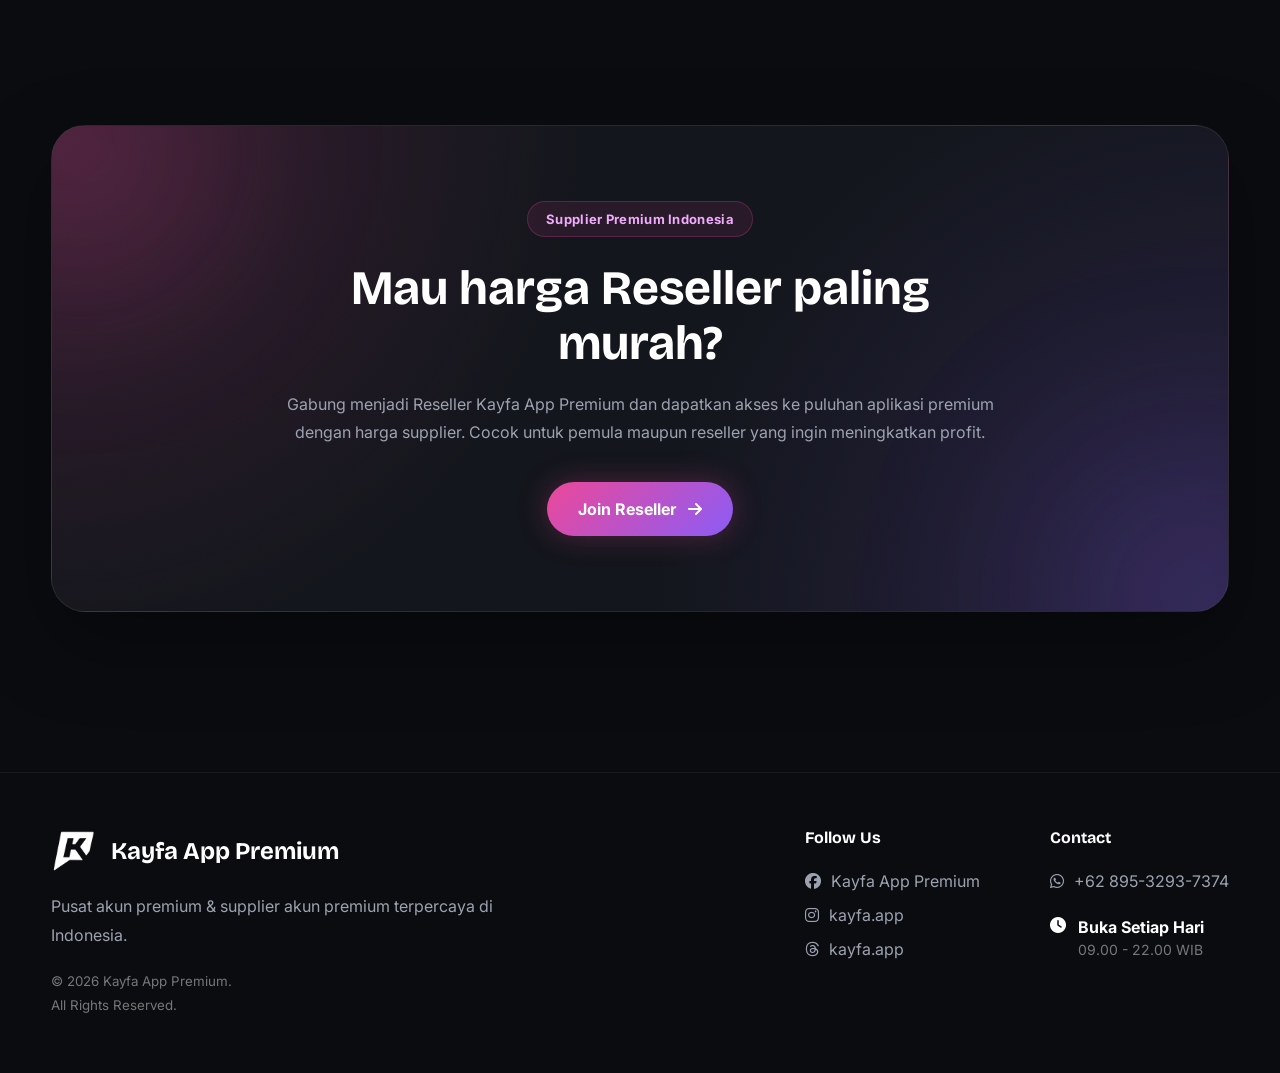
==== commit 920cf689: "Correct capitalization and text in index.html" ====
--- a/index.html
+++ b/index.html
@@ -5,7 +5,7 @@
     <meta charset="UTF-8">
     <meta name="viewport" content="width=device-width, initial-scale=1.0">
 
-    <title>KAYFA APP PREMIUM | Pricelist</title>
+    <title>Kayfa App Premium</title>
 
     <link rel="icon" href="assets/logo.png">
 
@@ -47,7 +47,7 @@
             href="/join-reseller"
             class="join-btn">
 
-            JOIN RESELLER
+            Join Reseller
             <i class="fa-solid fa-arrow-right"></i>
 
         </a>
@@ -98,7 +98,7 @@
             <a
                 href="/join-reseller">
 
-                JOIN RESELLER
+                Join Reseller
 
                 <i class="fa-solid fa-arrow-right"></i>
 
@@ -333,13 +333,13 @@
 
             <h2>
 
-                Mau harga reseller paling murah?
+                Mau harga Reseller paling murah?
 
             </h2>
 
             <p>
 
-                Gabung menjadi reseller KAYFA APP PREMIUM dan dapatkan
+                Gabung menjadi Reseller Kayfa App Premium dan dapatkan
                 akses ke puluhan aplikasi premium dengan harga supplier.
                 Cocok untuk pemula maupun reseller yang ingin meningkatkan profit.
 
@@ -349,7 +349,7 @@
                 href="/join-reseller"
                 class="cta-btn">
 
-             JOIN RESELLER
+             Join Reseller
 
                 <i class="fa-solid fa-arrow-right"></i>
 
@@ -374,7 +374,7 @@
 
                 <img src="assets/logo.png" alt="Kayfa Logo">
 
-                <h3>KAYFA APP PREMIUM</h3>
+                <h3>Kayfa App Premium</h3>
 
             </div>
 
@@ -396,7 +396,7 @@
 
                 <h4>Follow Us</h4>
 
-                <a href="https://facebook.com/KayfaAppPremium" target="_blank">
+                <a href="https://facebook.com/kayfapremium" target="_blank">
                     <i class="fab fa-facebook"></i>
                     Kayfa App Premium
                 </a>
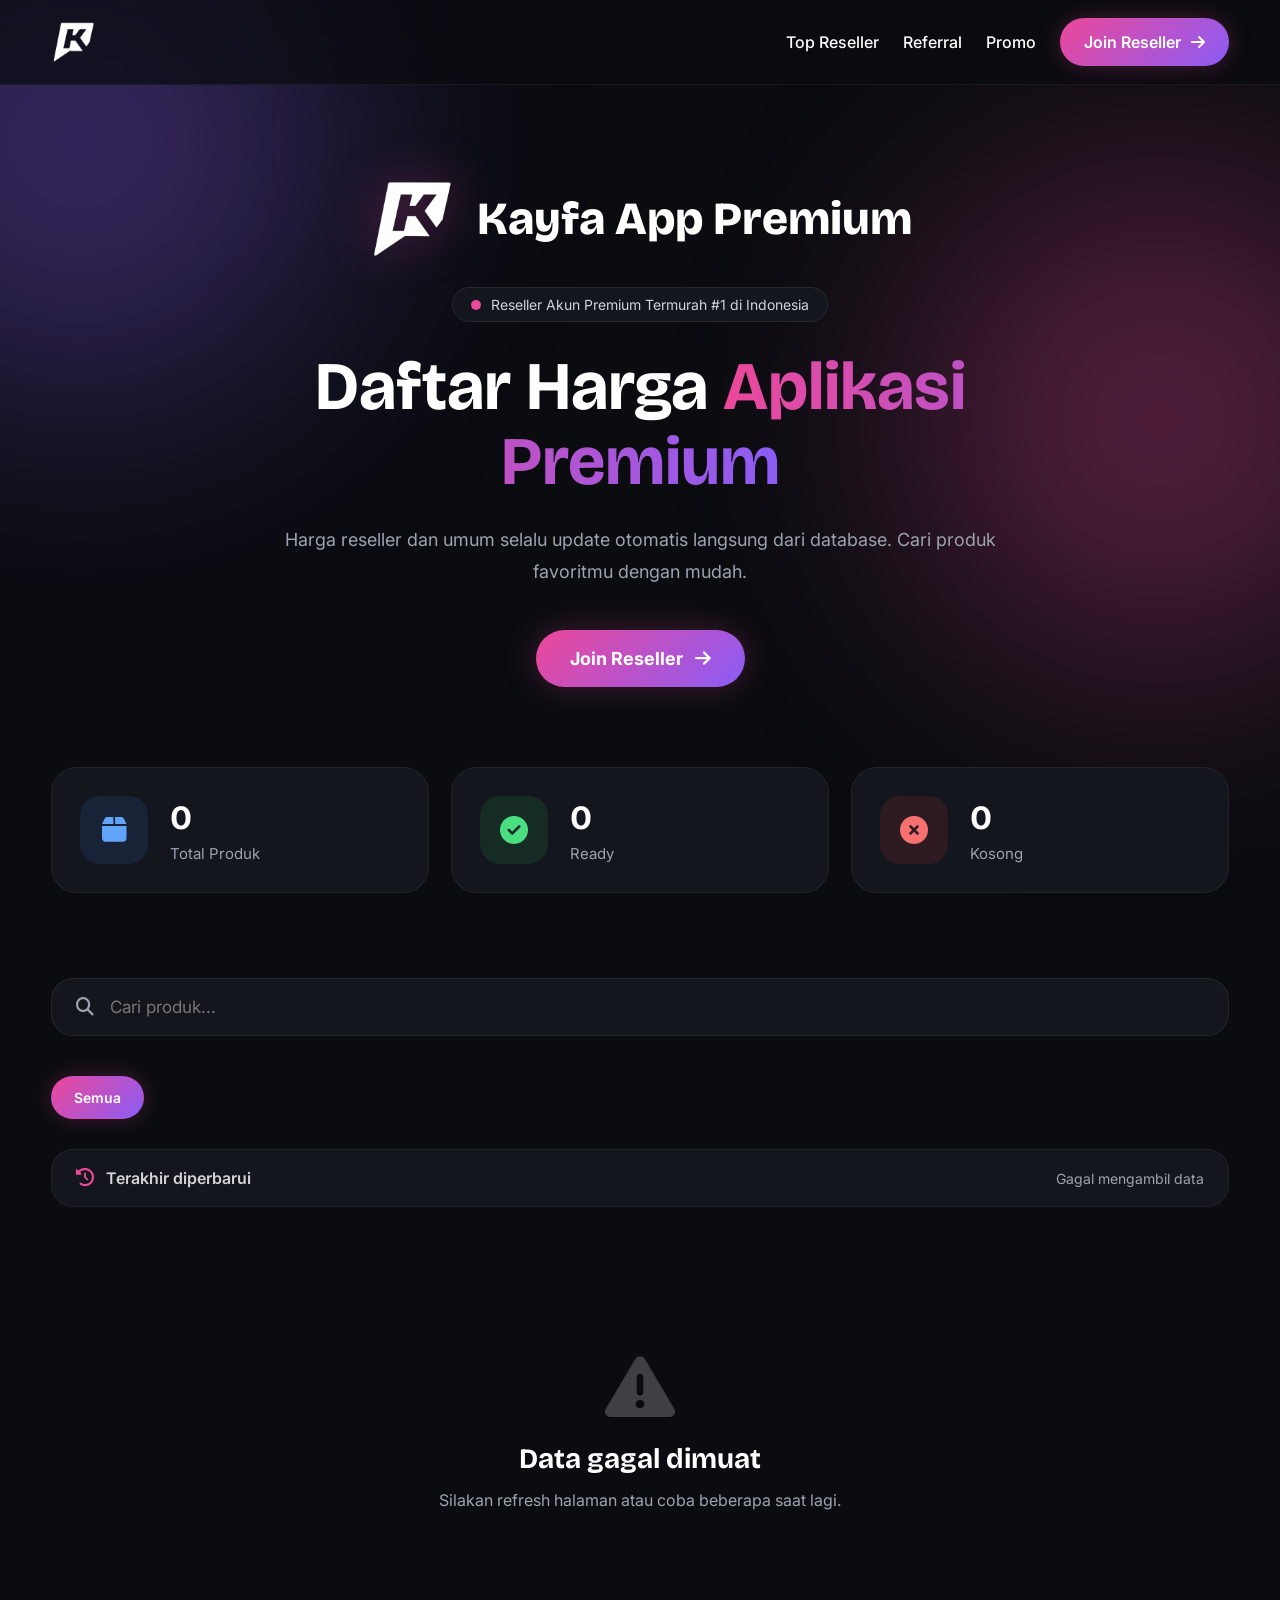
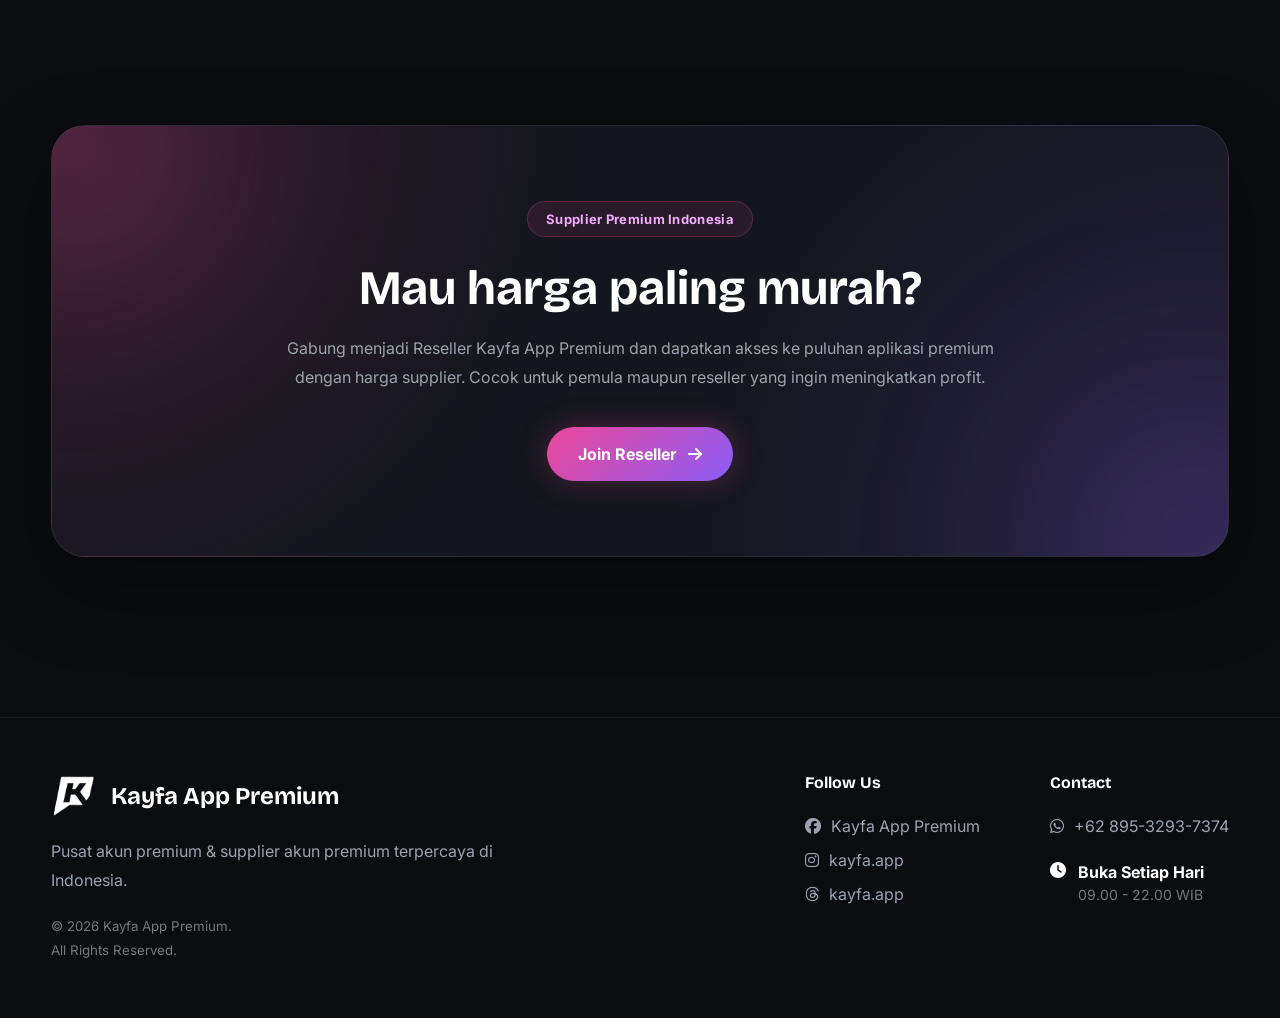
==== commit 48bccaa3: "Update text for pricing question in index.html" ====
--- a/index.html
+++ b/index.html
@@ -333,7 +333,7 @@
 
             <h2>
 
-                Mau harga Reseller paling murah?
+                Mau harga paling murah?
 
             </h2>
 
@@ -444,7 +444,7 @@
 
 </footer>
     
-<script src="app.js?v=8"></script>
+<script src="app.js?v=9"></script>
     
 </body>
 </html>
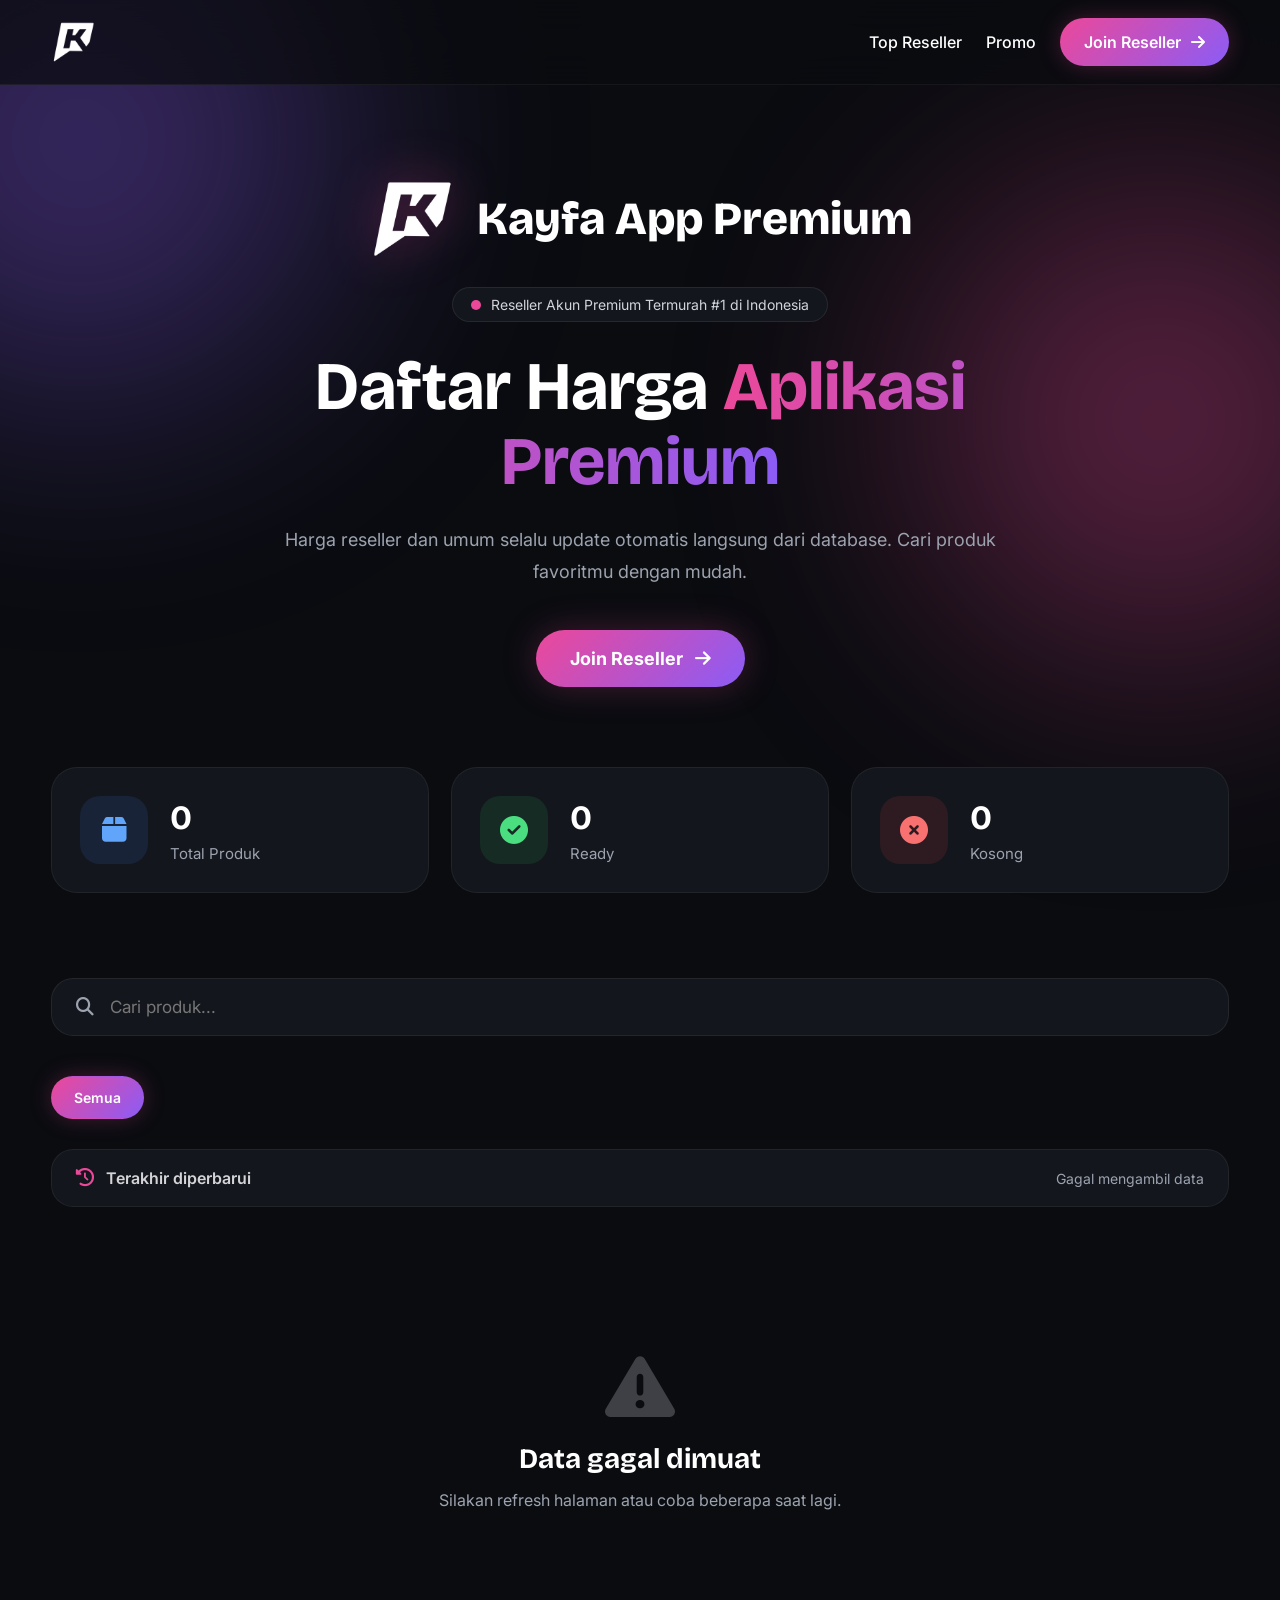
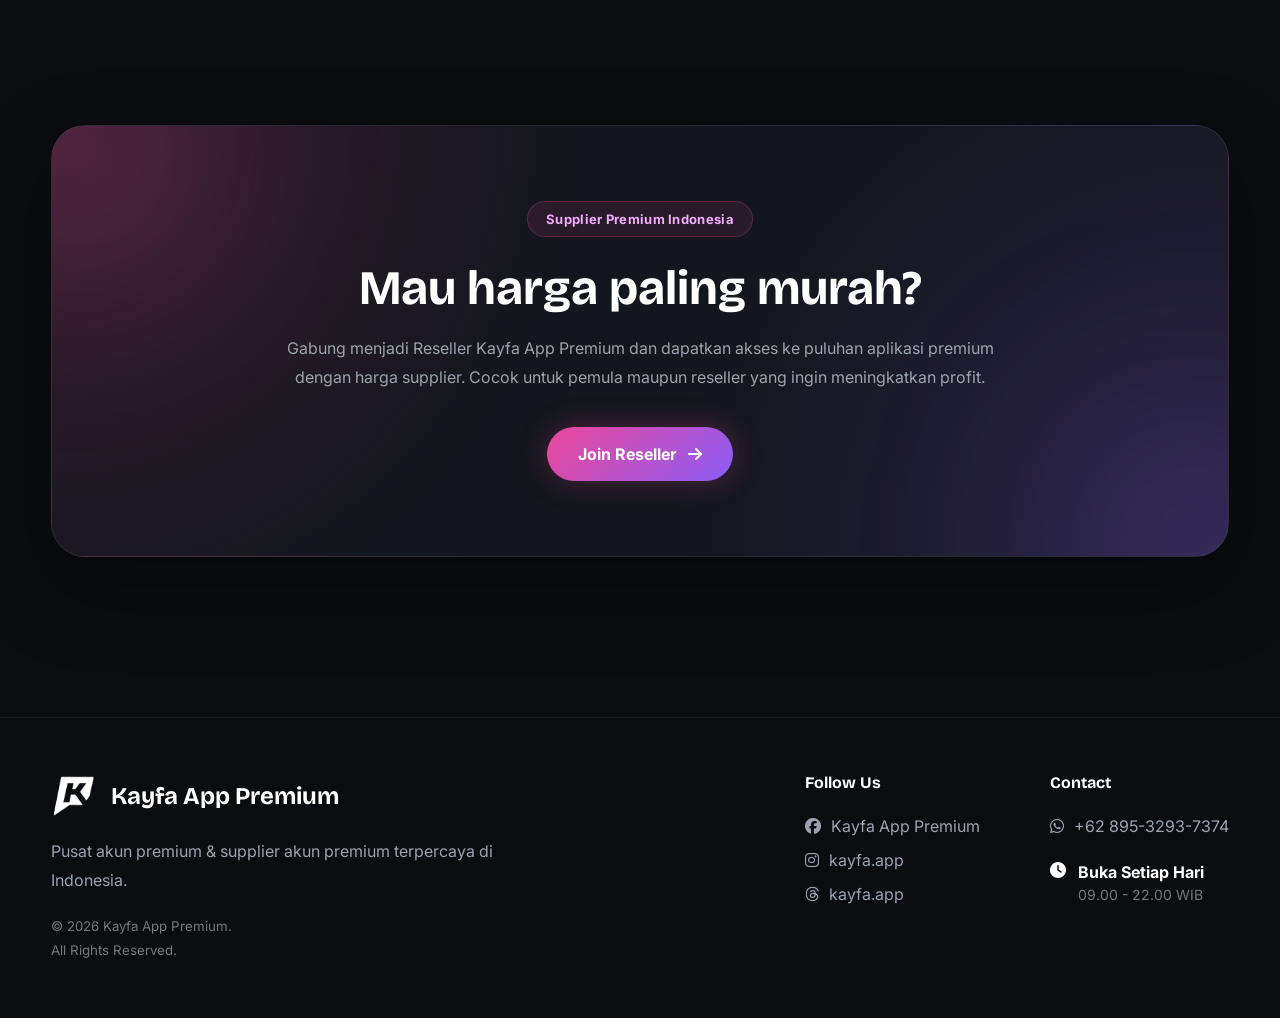
==== commit 0269dc62: "Remove 'Referral' link from navigation menu" ====
--- a/index.html
+++ b/index.html
@@ -39,7 +39,6 @@
 
         <div class="nav-menu">
             <a href="/top-reseller">Top Reseller</a>
-            <a href="/referral">Referral</a>
             <a href="/promo">Promo</a>
         </div>
 
